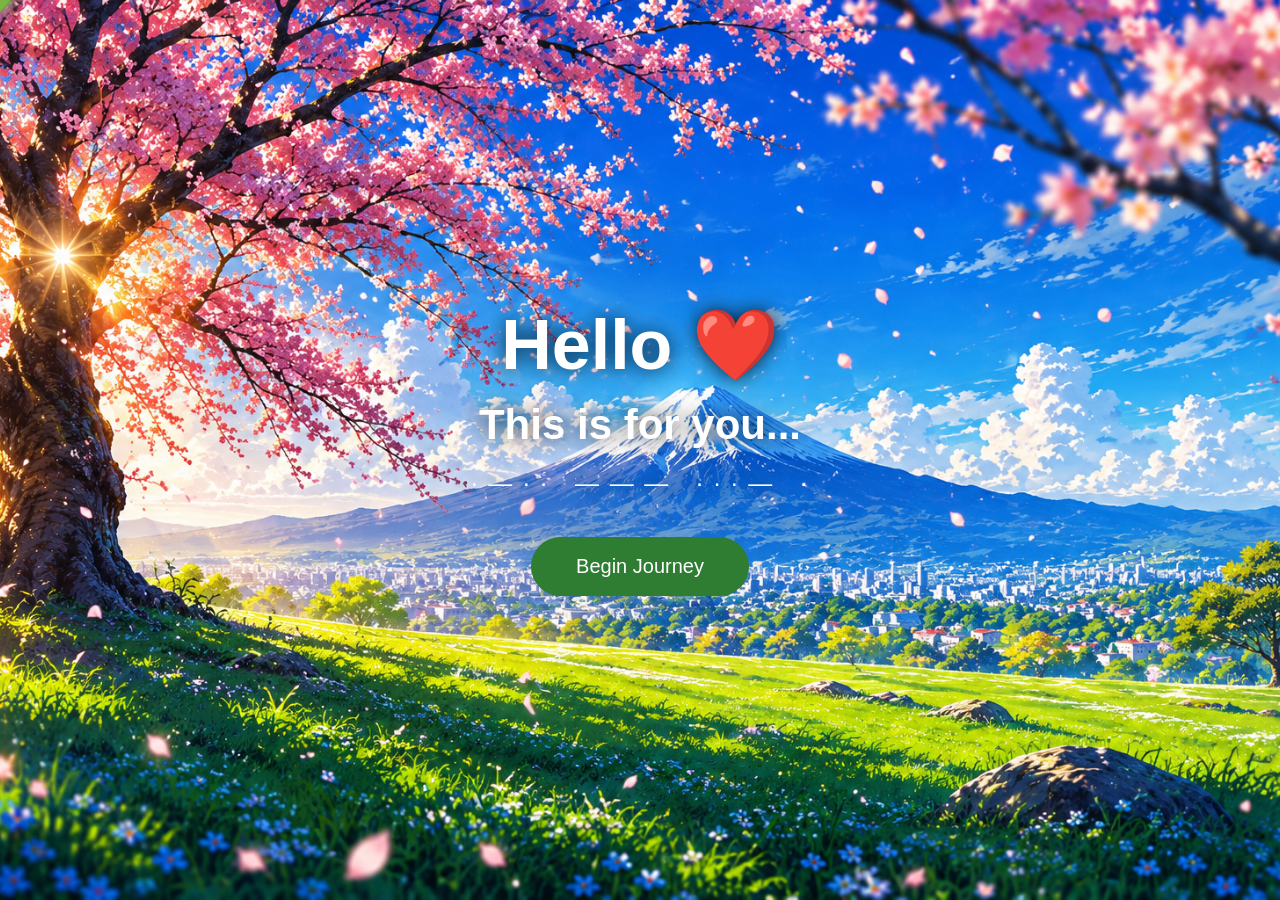
==== index.html @ e30bd23c "Happy birthday" ====
<!DOCTYPE html>
<html lang="en">

<head>
    <meta charset="UTF-8">

    <meta name="viewport" content="width=device-width, initial-scale=1.0">

    <title>Happy Birthday</title>

    <link rel="stylesheet" href="style.css">
</head>

<body>

    <div id="particle-container"></div>

    <div id="heartCursor">💚</div>

    <!-- Your original flower intro -->
    <div id="flowerIntro">
        <div id="centerFlower">🌸</div>
    </div>

    <!-- Dark blinking page transition -->
    <div id="pageTransition"></div>

    <section id="stage1">

        <div class="overlay"></div>

        <div class="content">

            <h1>Hello ❤️</h1>

            <h2>This is for you...</h2>

            <p>· — · · &nbsp; — — — &nbsp; · · · — &nbsp; ·</p>

            <button id="beginBtn" type="button">
                Begin Journey
            </button>

        </div>

    </section>

    <div id="trail-container"></div>

    <div id="petal-container"></div>

    <script src="script.js"></script>

</body>

</html>
---- style.css ----
/* =================================
   RESET
================================= */

* {
    margin: 0;
    padding: 0;
    box-sizing: border-box;
}


/* =================================
   BODY
================================= */

html,
body {
    width: 100%;
    height: 100%;
}

body {
    height: 100vh;
    overflow: hidden;

    font-family: "Segoe UI", sans-serif;

    cursor: none !important;
}

button,
a {
    cursor: none !important;
}


/* =================================
   HEART CURSOR
================================= */

#heartCursor {
    position: fixed;

    left: 0;
    top: 0;

    z-index: 99999;

    font-size: 24px;

    pointer-events: none;

    transform: translate(-50%, -50%);

    filter: drop-shadow(0 0 8px #66bb6a);

    transition:
        transform 0.08s linear,
        opacity 0.2s ease;
}

#heartCursor.hovering {
    transform: translate(-50%, -50%) scale(1.35);
}


/* =================================
   STAGE 1
================================= */

#stage1 {
    position: relative;

    width: 100%;
    height: 100vh;

    background-image: url("images/4kgarden.png");
    background-size: cover;
    background-position: center;
    background-repeat: no-repeat;

    display: flex;
    justify-content: center;
    align-items: center;
}


/* =================================
   DARK OVERLAY
================================= */

.overlay {
    position: absolute;
    inset: 0;

    background: rgba(0, 0, 0, 0.85);

    animation: lightUp 3s forwards;
}


/* =================================
   MAIN CONTENT
================================= */

.content {
    position: relative;

    z-index: 2;

    text-align: center;

    color: white;

    opacity: 0;

    animation: showContent 1.5s ease forwards;
    animation-delay: 2.6s;
}

.content h1 {
    font-size: 70px;

    margin-bottom: 15px;

    text-shadow: 0 0 20px rgba(0, 0, 0, 0.8);
}

.content h2 {
    font-size: 42px;

    margin-bottom: 20px;

    text-shadow: 0 0 20px rgba(0, 0, 0, 0.8);
}

.content p {
    font-size: 24px;

    margin-bottom: 40px;

    letter-spacing: 2px;

    text-shadow: 0 0 15px rgba(0, 0, 0, 0.8);
}


/* =================================
   BUTTON
================================= */

button {
    padding: 18px 45px;

    border: none;
    border-radius: 50px;

    background: #2e7d32;

    color: white;

    font-size: 20px;

    cursor: none !important;

    transition:
        transform 0.3s ease,
        box-shadow 0.3s ease;

    animation: pulse 2.5s infinite;
}

button:hover {
    transform: translateY(-4px) scale(1.08);

    box-shadow:
        0 0 15px #66bb6a,
        0 0 35px #66bb6a;
}

button:active {
    transform: scale(0.95);
}


/* =================================
   OPENING DARK SCREEN
================================= */

@keyframes lightUp {
    from {
        opacity: 1;
    }

    to {
        opacity: 0;
        visibility: hidden;
    }
}


/* =================================
   CONTENT ANIMATION
================================= */

@keyframes showContent {
    from {
        opacity: 0;

        transform: translateY(40px);
    }

    to {
        opacity: 1;

        transform: translateY(0);
    }
}


/* =================================
   BUTTON PULSE
================================= */

@keyframes pulse {
    0% {
        box-shadow:
            0 0 10px rgba(76, 175, 80, 0.5);

        transform: scale(1);
    }

    50% {
        box-shadow:
            0 0 30px rgba(76, 175, 80, 1);

        transform: scale(1.05);
    }

    100% {
        box-shadow:
            0 0 10px rgba(76, 175, 80, 0.5);

        transform: scale(1);
    }
}


/* =================================
   CURSOR SPARKLES
================================= */

.sparkle {
    position: fixed;

    width: 8px;
    height: 8px;

    border-radius: 50%;

    background: white;

    pointer-events: none;

    z-index: 9998;

    animation: spark 0.8s linear forwards;
}

@keyframes spark {
    to {
        opacity: 0;

        transform:
            translateY(-20px)
            scale(0);
    }
}


/* =================================
   FALLING PETALS
================================= */

.petal {
    position: fixed;

    top: -50px;

    z-index: 5;

    color: pink;

    font-size: 25px;

    pointer-events: none;

    animation: fall linear forwards;
}

@keyframes fall {
    to {
        transform:
            translateY(110vh)
            rotate(360deg);
    }
}


/* =================================
   HIDDEN CLASS
================================= */

.hidden {
    display: none !important;
}


/* =================================
   FLOWER INTRO
================================= */

#flowerIntro {
    position: fixed;
    inset: 0;

    z-index: 10000;

    display: flex;
    justify-content: center;
    align-items: center;

    overflow: hidden;

    background: black;

    animation: fadeIntro 1s ease forwards;
    animation-delay: 4.5s;
}

#centerFlower {
    font-size: 25px;

    filter: drop-shadow(0 0 20px pink);

    animation: flowerGrow 4s ease forwards;
}

.introPetal {
    position: fixed;

    z-index: 10001;

    color: pink;

    font-size: 25px;

    pointer-events: none;

    animation: rushToCenter 1.5s ease-in forwards;
}

@keyframes flowerGrow {
    from {
        transform:
            scale(0.3)
            rotate(0deg);
    }

    to {
        transform:
            scale(5)
            rotate(360deg);
    }
}

@keyframes rushToCenter {
    to {
        left: 50vw;
        top: 50vh;

        opacity: 0;

        transform:
            scale(0.2)
            rotate(720deg);
    }
}

@keyframes fadeIntro {
    to {
        opacity: 0;
        visibility: hidden;
    }
}


/* =================================
   STAGE 1 TO STAGE 2 TRANSITION
================================= */

#pageTransition {
    position: fixed;
    inset: 0;

    z-index: 20000;

    background: black;

    opacity: 0;
    visibility: hidden;

    pointer-events: none;
}

#pageTransition.active {
    visibility: visible;

    pointer-events: all;

    animation: blinkToBlack 1.7s ease forwards;
}

@keyframes blinkToBlack {
    0% {
        opacity: 0;
    }

    12% {
        opacity: 0.9;
    }

    24% {
        opacity: 0.15;
    }

    38% {
        opacity: 1;
    }

    50% {
        opacity: 0.25;
    }

    64% {
        opacity: 1;
    }

    76% {
        opacity: 0.45;
    }

    88% {
        opacity: 1;
    }

    100% {
        opacity: 1;
    }
}

body.transitioning button {
    pointer-events: none;
}

body.transitioning #heartCursor {
    opacity: 0;
}


/* =================================
   MOBILE RESPONSIVE
================================= */

@media (max-width: 700px) {
    .content {
        padding: 20px;
    }

    .content h1 {
        font-size: 48px;
    }

    .content h2 {
        font-size: 30px;
    }

    .content p {
        font-size: 18px;
    }

    button {
        padding: 15px 35px;

        font-size: 17px;
    }
}
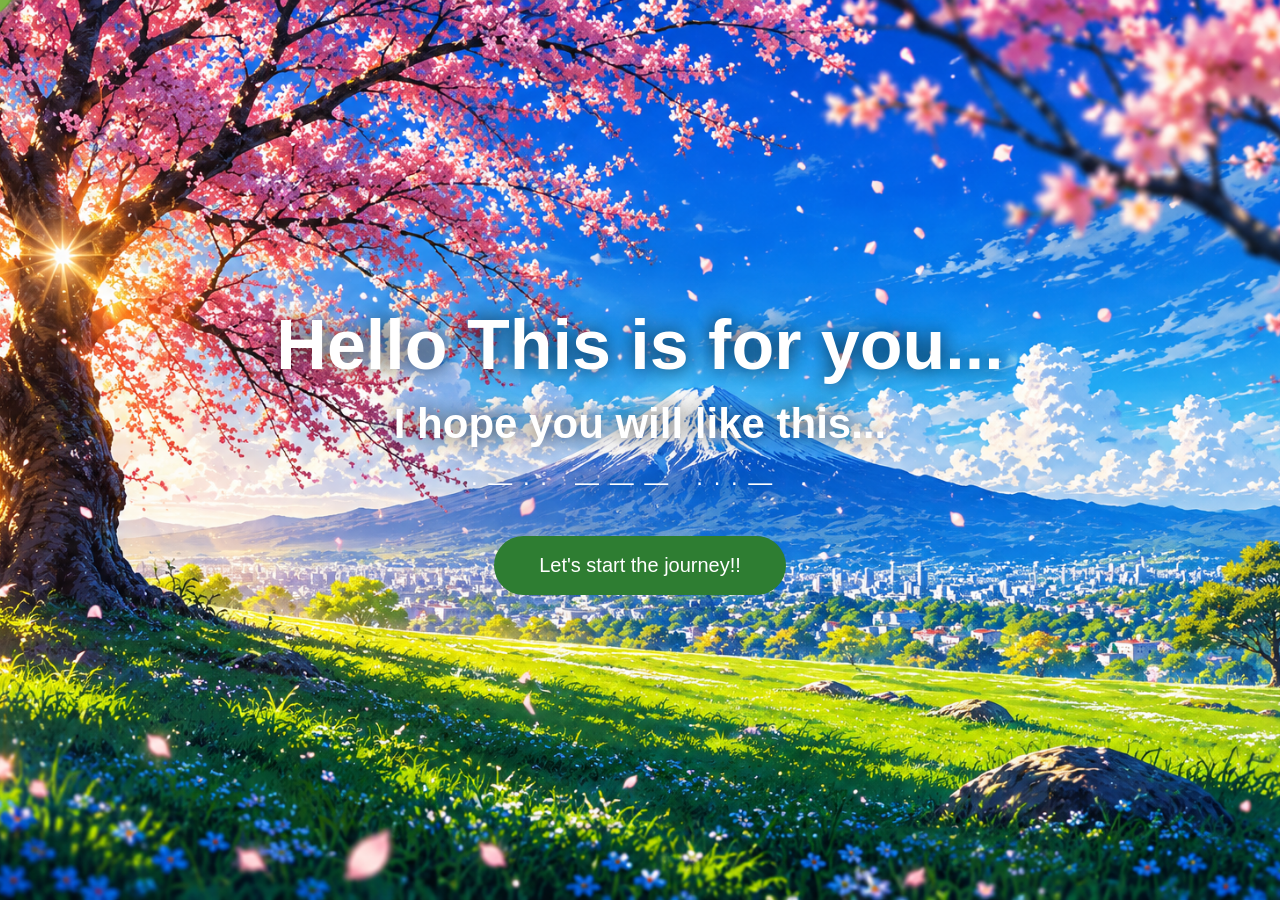
==== commit a4e54ff8: "videos add" ====
--- a/index.html
+++ b/index.html
@@ -12,7 +12,6 @@
 </head>
 
 <body>
-
     <div id="particle-container"></div>
 
     <div id="heartCursor">💚</div>
@@ -31,14 +30,14 @@
 
         <div class="content">
 
-            <h1>Hello ❤️</h1>
+            <h1>Hello This is for you...</h1>
 
-            <h2>This is for you...</h2>
+            <h2>I hope you will like this...</h2>
 
             <p>· — · · &nbsp; — — — &nbsp; · · · — &nbsp; ·</p>
 
             <button id="beginBtn" type="button">
-                Begin Journey
+                Let's start the journey!!
             </button>
 
         </div>
@@ -53,4 +52,7 @@
 
 </body>
 
-</html>+
+
+</html>
+
--- a/style.css
+++ b/style.css
@@ -258,7 +258,7 @@
 
     border-radius: 50%;
 
-    background: white;
+    background: rgb(207, 4, 4);
 
     pointer-events: none;
 
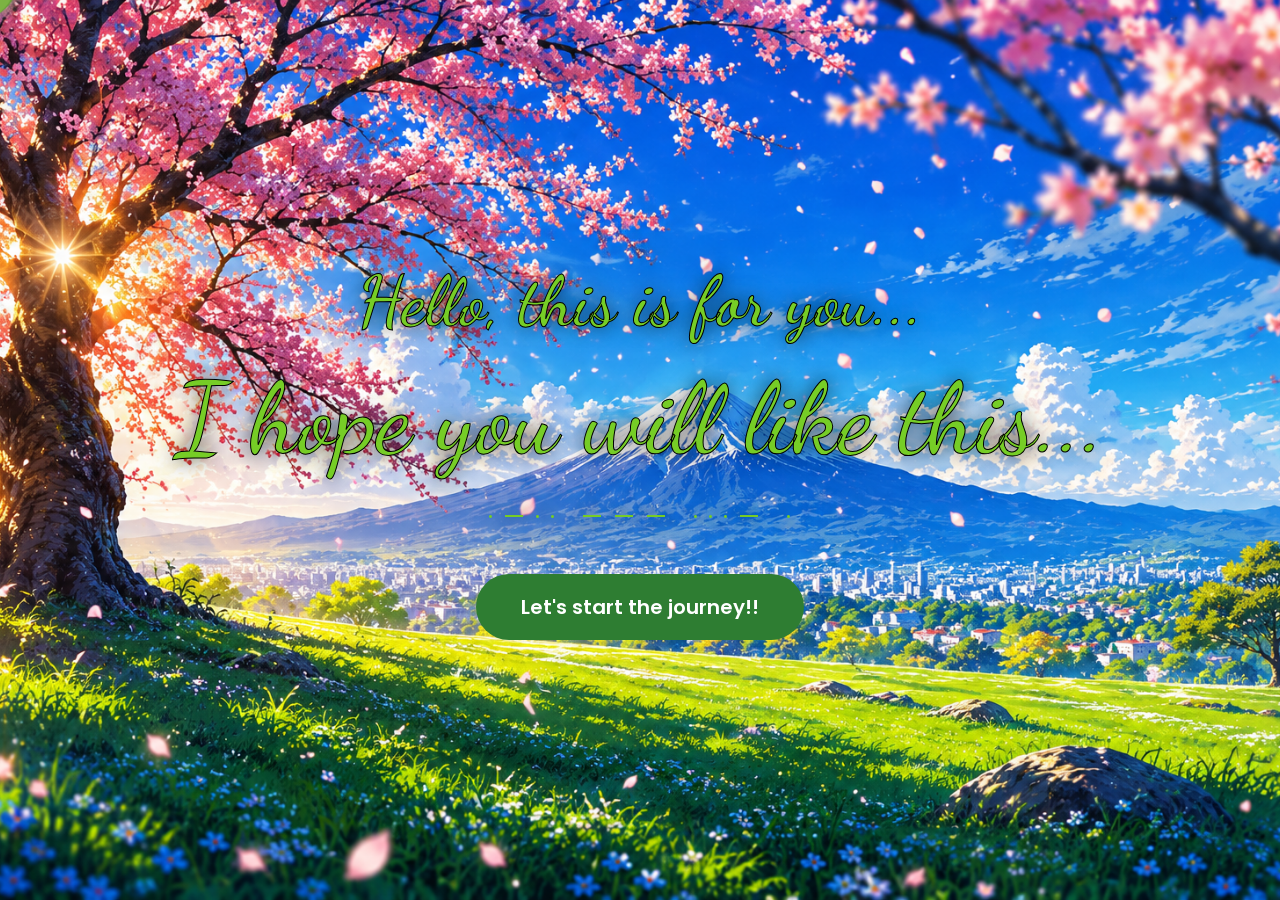
==== commit 67e90807: "Font changes" ====
--- a/index.html
+++ b/index.html
@@ -9,6 +9,16 @@
     <title>Happy Birthday</title>
 
     <link rel="stylesheet" href="style.css">
+
+    <!-- Google Fonts: Dancing Script + Poppins -->
+    <link rel="preconnect" href="https://fonts.googleapis.com">
+
+    <link rel="preconnect" href="https://fonts.gstatic.com" crossorigin>
+
+    <link
+        href="https://fonts.googleapis.com/css2?family=Dancing+Script:wght@400;500;600;700&family=Poppins:wght@300;400;500;600;700&display=swap"
+        rel="stylesheet"
+    >
 </head>
 
 <body>
@@ -16,7 +26,7 @@
 
     <div id="heartCursor">💚</div>
 
-    <!-- Your original flower intro -->
+    <!-- Flower intro -->
     <div id="flowerIntro">
         <div id="centerFlower">🌸</div>
     </div>
@@ -25,23 +35,21 @@
     <div id="pageTransition"></div>
 
     <section id="stage1">
-
         <div class="overlay"></div>
 
         <div class="content">
-
-            <h1>Hello This is for you...</h1>
+            <h1>Hello, this is for you...</h1>
 
             <h2>I hope you will like this...</h2>
 
-            <p>· — · · &nbsp; — — — &nbsp; · · · — &nbsp; ·</p>
+            <p>
+                · — · · &nbsp; — — — &nbsp; · · · — &nbsp; ·
+            </p>
 
             <button id="beginBtn" type="button">
                 Let's start the journey!!
             </button>
-
         </div>
-
     </section>
 
     <div id="trail-container"></div>
@@ -49,10 +57,6 @@
     <div id="petal-container"></div>
 
     <script src="script.js"></script>
-
 </body>
 
-
-
-</html>
-
+</html>
--- a/style.css
+++ b/style.css
@@ -23,7 +23,7 @@
     height: 100vh;
     overflow: hidden;
 
-    font-family: "Segoe UI", sans-serif;
+    font-family: "Poppins", sans-serif;
 
     cursor: none !important;
 }
@@ -110,7 +110,7 @@
 
     text-align: center;
 
-    color: white;
+    color: #76CD26;
 
     opacity: 0;
 
@@ -119,22 +119,41 @@
 }
 
 .content h1 {
+    font-family: "Dancing Script", cursive;
+
     font-size: 70px;
+    font-weight: 700;
 
     margin-bottom: 15px;
 
     text-shadow: 0 0 20px rgba(0, 0, 0, 0.8);
+
+
+    -webkit-text-stroke-width: 1px;
+    -webkit-text-stroke-color: black;
+    -webkit-text-fill-color: #76CD26;
 }
 
 .content h2 {
-    font-size: 42px;
+    font-family: "Dancing Script", cursive;
+
+    font-size: 100px;
+    font-weight: 600;
 
     margin-bottom: 20px;
 
     text-shadow: 0 0 20px rgba(0, 0, 0, 0.8);
+
+    -webkit-text-stroke-width: 1px;
+    -webkit-text-stroke-color: black;
+    -webkit-text-fill-color: #76CD26;
+
+
 }
 
 .content p {
+    font-family: "Poppins", sans-serif;
+
     font-size: 24px;
 
     margin-bottom: 40px;
@@ -143,7 +162,6 @@
 
     text-shadow: 0 0 15px rgba(0, 0, 0, 0.8);
 }
-
 
 /* =================================
    BUTTON
@@ -159,7 +177,9 @@
 
     color: white;
 
+    font-family: "Poppins", sans-serif;
     font-size: 20px;
+    font-weight: 600;
 
     cursor: none !important;
 
